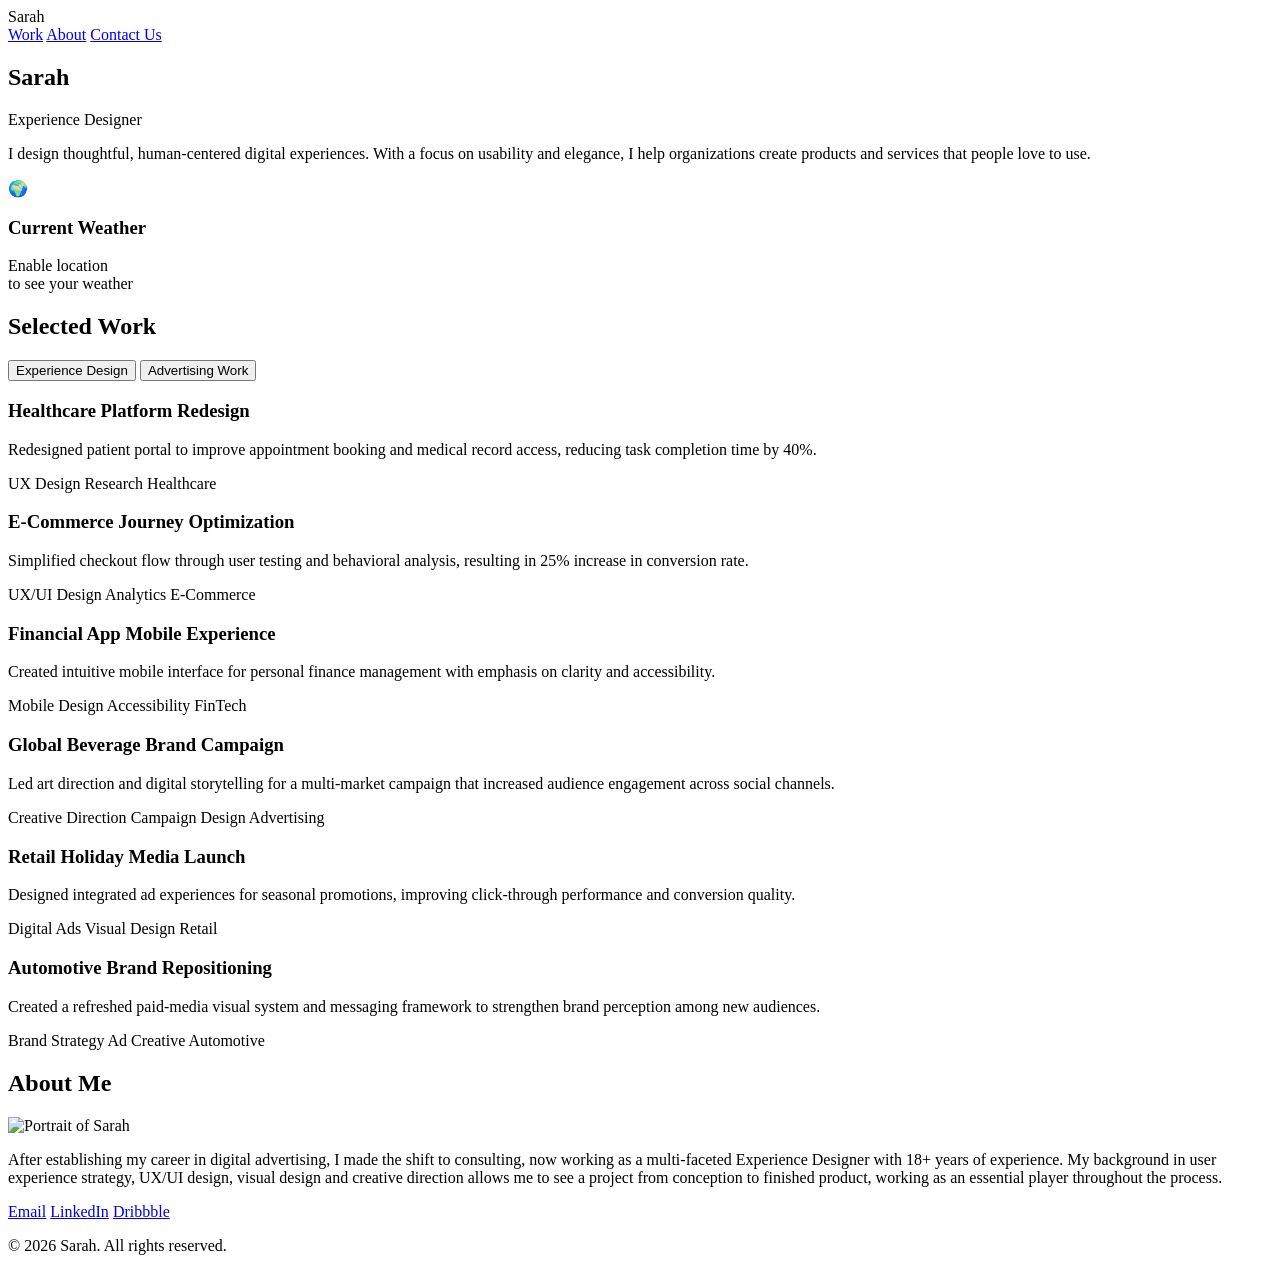
==== html_js/index.html @ f1106a26 "Put files in folders" ====
<!DOCTYPE html>
<html lang="en">
<head>
    <meta charset="UTF-8">
    <meta name="viewport" content="width=device-width, initial-scale=1.0">
    <title>Sarah — Experience Designer</title>
    <link rel="stylesheet" href="styles.css">
</head>
<body>
    <header>
        <div class="container">
            <nav>
                <div class="logo">Sarah</div>
                <div class="nav-links">
                    <a href="index.html">Work</a>
                    <a href="#about">About</a>
                    <a href="mailto:sarah.fuller@slalom.com" class="contact-btn">Contact Us</a>
                </div>
            </nav>
        </div>
    </header>

    <section class="hero">
        <div class="container">
            <div class="hero-layout">
                <div class="hero-copy">
                    <h1>Sarah</h1>
                    <p class="subtitle">Experience Designer</p>
                    <p class="bio">I design thoughtful, human-centered digital experiences. With a focus on usability and elegance, I help organizations create products and services that people love to use.</p>
                </div>
                <div class="weather-widget" id="weatherWidget">
                    <div class="weather-icon" id="weatherIcon">🌍</div>
                    <div class="weather-info">
                        <h3>Current Weather</h3>
                        <div class="weather-loading">Getting your location...</div>
                    </div>
                    <div class="forecast-list" id="forecastList"></div>
                </div>
            </div>
        </div>
    </section>

    <section class="projects-section">
        <div class="container">
            <h2 class="section-title">Selected Work</h2>
            <div class="project-filters" role="tablist" aria-label="Project categories">
                <button class="filter-btn is-active" type="button" data-filter="experience" aria-pressed="true">Experience Design</button>
                <button class="filter-btn" type="button" data-filter="advertising" aria-pressed="false">Advertising Work</button>
            </div>
            <div class="projects-grid" id="projectsGrid">
                <article class="project-card" data-category="experience">
                    <h3>Healthcare Platform Redesign</h3>
                    <p>Redesigned patient portal to improve appointment booking and medical record access, reducing task completion time by 40%.</p>
                    <div class="project-meta">
                        <span>UX Design</span>
                        <span>Research</span>
                        <span>Healthcare</span>
                    </div>
                </article>

                <article class="project-card" data-category="experience">
                    <h3>E-Commerce Journey Optimization</h3>
                    <p>Simplified checkout flow through user testing and behavioral analysis, resulting in 25% increase in conversion rate.</p>
                    <div class="project-meta">
                        <span>UX/UI Design</span>
                        <span>Analytics</span>
                        <span>E-Commerce</span>
                    </div>
                </article>

                <article class="project-card" data-category="experience">
                    <h3>Financial App Mobile Experience</h3>
                    <p>Created intuitive mobile interface for personal finance management with emphasis on clarity and accessibility.</p>
                    <div class="project-meta">
                        <span>Mobile Design</span>
                        <span>Accessibility</span>
                        <span>FinTech</span>
                    </div>
                </article>

                <article class="project-card is-hidden" data-category="advertising">
                    <h3>Global Beverage Brand Campaign</h3>
                    <p>Led art direction and digital storytelling for a multi-market campaign that increased audience engagement across social channels.</p>
                    <div class="project-meta">
                        <span>Creative Direction</span>
                        <span>Campaign Design</span>
                        <span>Advertising</span>
                    </div>
                </article>

                <article class="project-card is-hidden" data-category="advertising">
                    <h3>Retail Holiday Media Launch</h3>
                    <p>Designed integrated ad experiences for seasonal promotions, improving click-through performance and conversion quality.</p>
                    <div class="project-meta">
                        <span>Digital Ads</span>
                        <span>Visual Design</span>
                        <span>Retail</span>
                    </div>
                </article>

                <article class="project-card is-hidden" data-category="advertising">
                    <h3>Automotive Brand Repositioning</h3>
                    <p>Created a refreshed paid-media visual system and messaging framework to strengthen brand perception among new audiences.</p>
                    <div class="project-meta">
                        <span>Brand Strategy</span>
                        <span>Ad Creative</span>
                        <span>Automotive</span>
                    </div>
                </article>
            </div>
        </div>
    </section>

    <section class="about-section" id="about">
        <div class="container">
            <h2 class="section-title">About Me</h2>
            <div class="about-layout">
                <div class="about-photo">
                    <img src="FullSize.png" alt="Portrait of Sarah" class="about-photo-image">
                </div>
                <p class="about-text">After establishing my career in digital advertising, I made the shift to consulting, now working as a multi-faceted Experience Designer with 18+ years of experience. My background in user experience strategy, UX/UI design, visual design and creative direction allows me to see a project from conception to finished product, working as an essential player throughout the process.</p>
            </div>
        </div>
    </section>

    <footer>
        <div class="container">
            <div class="social-links">
                <a href="mailto:sarah@example.com">Email</a>
                <a href="https://linkedin.com" target="_blank">LinkedIn</a>
                <a href="https://dribbble.com" target="_blank">Dribbble</a>
            </div>
            <p>&copy; 2026 Sarah. All rights reserved.</p>
        </div>
    </footer>

    <script src="app.js"></script>
</body>
</html>
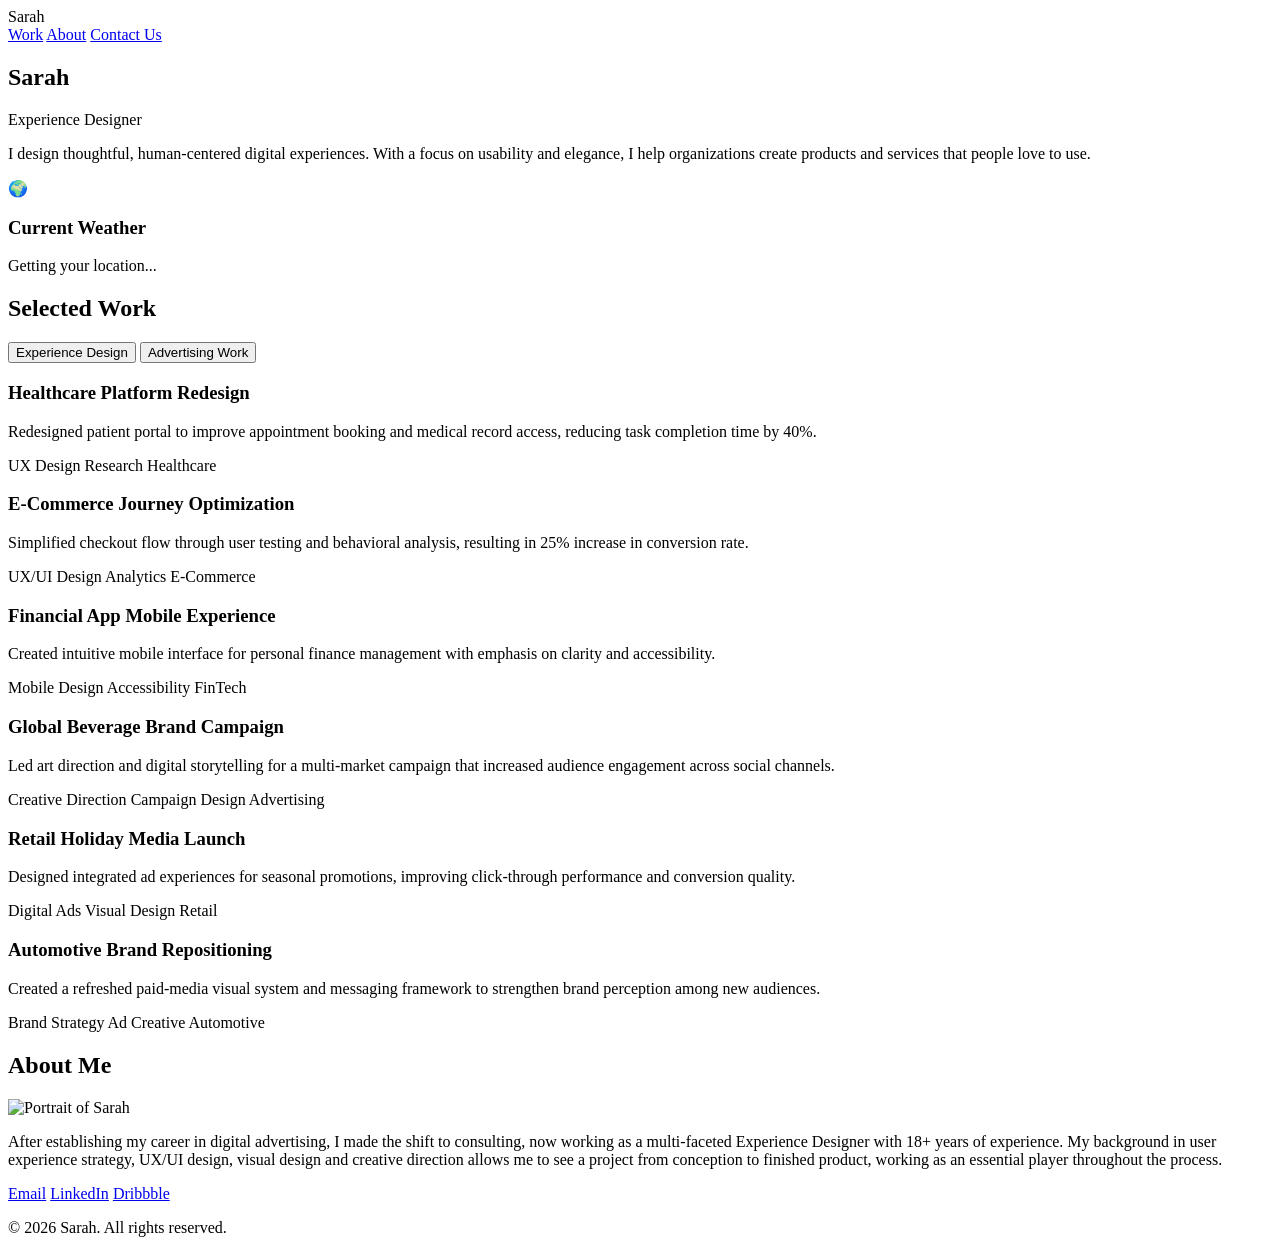
==== commit 6aec73d6: "Fix script path in index.html to ensure correct loading of app.js" ====
--- a/html_js/index.html
+++ b/html_js/index.html
@@ -134,6 +134,6 @@
         </div>
     </footer>
 
-    <script src="app.js"></script>
+    <script src="html_js/app.js"></script>
 </body>
 </html>
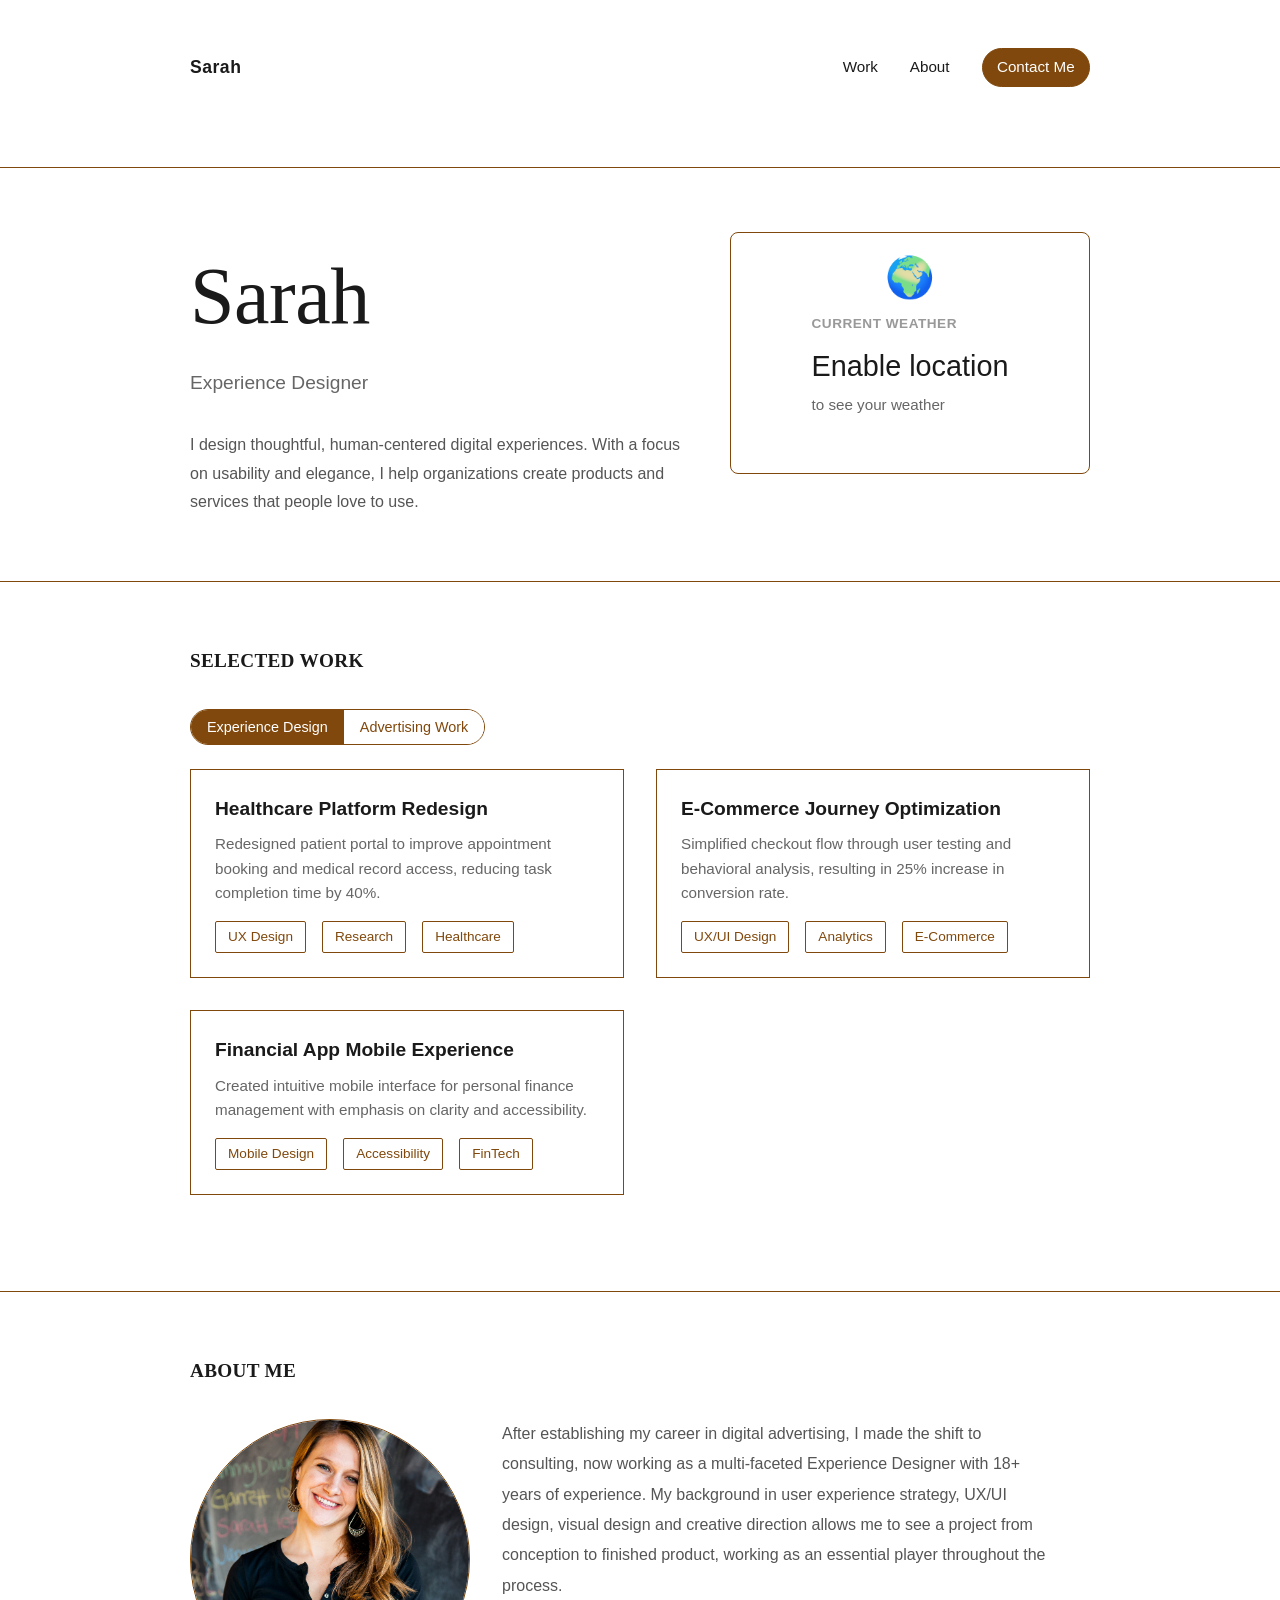
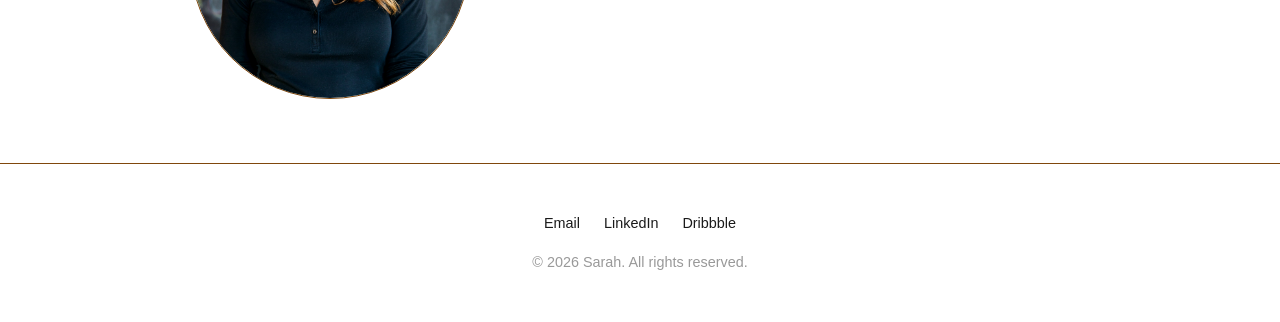
==== commit 5259397c: "Refactor weather widget and update styles for improved UI consistency" ====
--- a/html_js/index.html
+++ b/html_js/index.html
@@ -4,7 +4,7 @@
     <meta charset="UTF-8">
     <meta name="viewport" content="width=device-width, initial-scale=1.0">
     <title>Sarah — Experience Designer</title>
-    <link rel="stylesheet" href="styles.css">
+    <link rel="stylesheet" href="../css/styles.css">
 </head>
 <body>
     <header>
@@ -14,7 +14,7 @@
                 <div class="nav-links">
                     <a href="index.html">Work</a>
                     <a href="#about">About</a>
-                    <a href="mailto:sarah.fuller@slalom.com" class="contact-btn">Contact Us</a>
+                    <a href="mailto:sarah.fuller@slalom.com" class="contact-btn">Contact Me</a>
                 </div>
             </nav>
         </div>
@@ -48,7 +48,7 @@
                 <button class="filter-btn" type="button" data-filter="advertising" aria-pressed="false">Advertising Work</button>
             </div>
             <div class="projects-grid" id="projectsGrid">
-                <article class="project-card" data-category="experience">
+                <article class="project-card" data-category="experience" data-href="projects/healthcare-redesign.html" role="link" tabindex="0" aria-label="Open Healthcare Platform Redesign project details">
                     <h3>Healthcare Platform Redesign</h3>
                     <p>Redesigned patient portal to improve appointment booking and medical record access, reducing task completion time by 40%.</p>
                     <div class="project-meta">
@@ -116,7 +116,7 @@
             <h2 class="section-title">About Me</h2>
             <div class="about-layout">
                 <div class="about-photo">
-                    <img src="FullSize.png" alt="Portrait of Sarah" class="about-photo-image">
+                    <img src="../images/FullSize.png" alt="Portrait of Sarah" class="about-photo-image">
                 </div>
                 <p class="about-text">After establishing my career in digital advertising, I made the shift to consulting, now working as a multi-faceted Experience Designer with 18+ years of experience. My background in user experience strategy, UX/UI design, visual design and creative direction allows me to see a project from conception to finished product, working as an essential player throughout the process.</p>
             </div>
@@ -134,6 +134,6 @@
         </div>
     </footer>
 
-    <script src="html_js/app.js"></script>
+    <script src="app.js"></script>
 </body>
 </html>
--- a/css/styles.css
+++ b/css/styles.css
@@ -0,0 +1,404 @@
+* {
+    margin: 0;
+    padding: 0;
+    box-sizing: border-box;
+}
+
+body {
+    font-family: -apple-system, BlinkMacSystemFont, 'Segoe UI', sans-serif;
+    line-height: 1.6;
+    color: #1a1a1a;
+    background: #ffffff;
+}
+
+header {
+    padding: 3rem 2rem;
+    border-bottom: 1px solid #80480c;
+}
+
+.container {
+    max-width: 900px;
+    margin: 0 auto;
+}
+
+nav {
+    display: flex;
+    gap: 2rem;
+    justify-content: space-between;
+    align-items: center;
+    margin-bottom: 2rem;
+}
+
+a {
+    text-decoration: none;
+    color: #1a1a1a;
+    transition: color 0.2s ease;
+}
+
+nav a:hover {
+    color: #666;
+}
+
+.logo {
+    font-weight: 600;
+    font-size: 1.1rem;
+    letter-spacing: 0.5px;
+}
+
+.nav-links {
+    display: flex;
+    gap: 2rem;
+    font-size: 0.95rem;
+    align-items: center;
+}
+
+.contact-btn {
+    border: 1px solid #80480c;
+    padding: 0.4rem 0.9rem;
+    border-radius: 999px;
+    background: #80480c;
+    color: #ffffff;
+}
+
+.contact-btn:hover {
+    color: #ffffff;
+    background: #6f3f0a;
+}
+
+.hero {
+    padding: 4rem 2rem;
+    text-align: left;
+}
+
+.hero-layout {
+    display: grid;
+    grid-template-columns: minmax(0, 1fr) minmax(280px, 360px);
+    gap: 2rem;
+    align-items: start;
+}
+
+.hero-copy {
+    min-width: 0;
+}
+
+h1,
+h2 {
+    font-family: Georgia, 'Times New Roman', serif;
+}
+
+h1 {
+    font-size: 5rem;
+    font-weight: 300;
+    margin-bottom: 0.5rem;
+    letter-spacing: -0.5px;
+}
+
+.subtitle {
+    font-size: 1.2rem;
+    color: #666;
+    font-weight: 300;
+}
+
+.bio {
+    max-width: 600px;
+    margin-top: 2rem;
+    color: #555;
+    font-size: 1rem;
+    line-height: 1.8;
+}
+
+.projects-section {
+    padding: 4rem 2rem;
+    border-top: 1px solid #e5e5e5;
+}
+
+.section-title {
+    font-size: 1.2rem;
+    font-weight: 600;
+    margin-bottom: 2rem;
+    letter-spacing: 0.3px;
+    text-transform: uppercase;
+    color: #1a1a1a;
+}
+
+.projects-grid {
+    display: grid;
+    grid-template-columns: repeat(auto-fit, minmax(350px, 1fr));
+    gap: 2rem;
+    margin-bottom: 2rem;
+}
+
+.project-filters {
+    display: inline-flex;
+    border: 1px solid #80480c;
+    border-radius: 999px;
+    overflow: hidden;
+    margin-bottom: 1.5rem;
+}
+
+.filter-btn {
+    border: none;
+    background: #ffffff;
+    color: #80480c;
+    padding: 0.55rem 1rem;
+    font-size: 0.9rem;
+    cursor: pointer;
+}
+
+.filter-btn.is-active {
+    background: #80480c;
+    color: #ffffff;
+}
+
+.project-card.is-hidden {
+    display: none;
+}
+
+.project-card.is-fading {
+    opacity: 0;
+    transform: translateY(10px);
+}
+
+.project-card {
+    border: 1px solid #80480c;
+    padding: 1.5rem;
+    transition: opacity 0.22s ease, transform 0.22s ease, border-color 0.3s ease, background 0.3s ease;
+    cursor: pointer;
+    background: #ffffff;
+    opacity: 1;
+    transform: translateY(0);
+}
+
+.project-card:hover {
+    border-color: #80480c;
+    background: #ffffff;
+}
+
+.project-card h3 {
+    font-size: 1.2rem;
+    margin-bottom: 0.5rem;
+    font-weight: 600;
+}
+
+.project-card p {
+    color: #666;
+    margin-bottom: 1rem;
+    font-size: 0.95rem;
+    line-height: 1.6;
+}
+
+.project-meta {
+    display: flex;
+    gap: 1rem;
+    font-size: 0.85rem;
+    color: #fff4e5;
+}
+
+.project-meta span {
+    padding: 0.25rem 0.75rem;
+    border: 1px solid #80480c;
+    border-radius: 2px;
+    color: #80480c;
+}
+
+.projects-section {
+    padding: 4rem 2rem;
+    border-top: 1px solid #80480c;
+}
+
+.about-section {
+    padding: 4rem 2rem;
+    border-top: 1px solid #80480c;
+}
+
+.about-layout {
+    display: grid;
+    grid-template-columns: minmax(220px, 280px) minmax(0, 1fr);
+    gap: 2rem;
+    align-items: start;
+}
+
+.about-photo {
+    width: 280px;
+    aspect-ratio: 1 / 1;
+    border: 1px solid #80480c;
+    border-radius: 50%;
+    overflow: hidden;
+    background: #ffffff;
+    display: flex;
+    align-items: center;
+    justify-content: center;
+}
+
+.about-photo-image {
+    width: 100%;
+    height: 100%;
+    object-fit: cover;
+    object-position: center;
+}
+
+.about-text {
+    color: #555;
+    font-size: 1rem;
+    line-height: 1.9;
+    max-width: 62ch;
+}
+
+footer {
+    padding: 3rem 2rem;
+    border-top: 1px solid #80480c;
+    text-align: center;
+    color: #999;
+    font-size: 0.9rem;
+}
+
+.social-links {
+    display: flex;
+    justify-content: center;
+    gap: 1.5rem;
+    margin-bottom: 1rem;
+}
+
+.social-links a {
+    color: #1a1a1a;
+}
+
+.social-links a:hover {
+    color: #666;
+}
+
+.weather-widget {
+    border: 1px solid #80480c;
+    padding: 1.5rem;
+    border-radius: 8px;
+    background: #ffffff;
+    max-width: 100%;
+    margin: 0;
+    display: flex;
+    flex-direction: column;
+    align-items: center;
+    gap: 1rem;
+    justify-content: center;
+}
+
+.weather-icon {
+    font-size: 2.5rem;
+    line-height: 1;
+}
+
+.weather-info h3 {
+    font-size: 0.85rem;
+    text-transform: uppercase;
+    color: #999;
+    font-weight: 600;
+    margin-bottom: 0.5rem;
+    letter-spacing: 0.5px;
+}
+
+.weather-temp {
+    font-size: 1.8rem;
+    font-weight: 300;
+    color: #1a1a1a;
+    margin-bottom: 0.25rem;
+}
+
+.weather-condition {
+    font-size: 0.95rem;
+    color: #666;
+}
+
+.weather-loading {
+    color: #999;
+    font-size: 0.9rem;
+}
+
+.weather-error {
+    color: #666;
+    font-size: 0.9rem;
+}
+
+.forecast-list {
+    display: grid;
+    grid-template-columns: repeat(5, minmax(0, 1fr));
+    gap: 0.75rem;
+    width: 100%;
+    margin-top: 1rem;
+}
+
+.forecast-day {
+    padding: 0.75rem;
+    border: 1px solid #80480c;
+    border-radius: 6px;
+    background: #fff4e5;
+    text-align: center;
+    color: #1a1a1a;
+    font-size: 0.85rem;
+}
+
+.forecast-day strong {
+    display: block;
+    margin-bottom: 0.35rem;
+    font-size: 0.95rem;
+    font-weight: 600;
+}
+
+.forecast-day span {
+    display: block;
+    margin-top: 0.25rem;
+    color: #666;
+}
+
+@media (max-width: 768px) {
+    .forecast-list {
+        grid-template-columns: repeat(2, minmax(0, 1fr));
+    }
+}
+
+@media (max-width: 520px) {
+    .forecast-list {
+        grid-template-columns: 1fr;
+    }
+}
+
+@media (max-width: 768px) {
+    h1 {
+        font-size: 2rem;
+    }
+
+    .nav-links {
+        gap: 1rem;
+        flex-wrap: wrap;
+    }
+
+    .projects-grid {
+        grid-template-columns: 1fr;
+    }
+
+    .hero {
+        padding: 2rem 1rem;
+    }
+
+    .hero-layout {
+        grid-template-columns: 1fr;
+    }
+
+    .projects-section {
+        padding: 2rem 1rem;
+    }
+
+    .about-section {
+        padding: 2rem 1rem;
+    }
+
+    .about-layout {
+        grid-template-columns: 1fr;
+    }
+
+    .about-photo {
+        width: min(280px, 100%);
+    }
+
+    .weather-widget {
+        max-width: 100%;
+    }
+}
